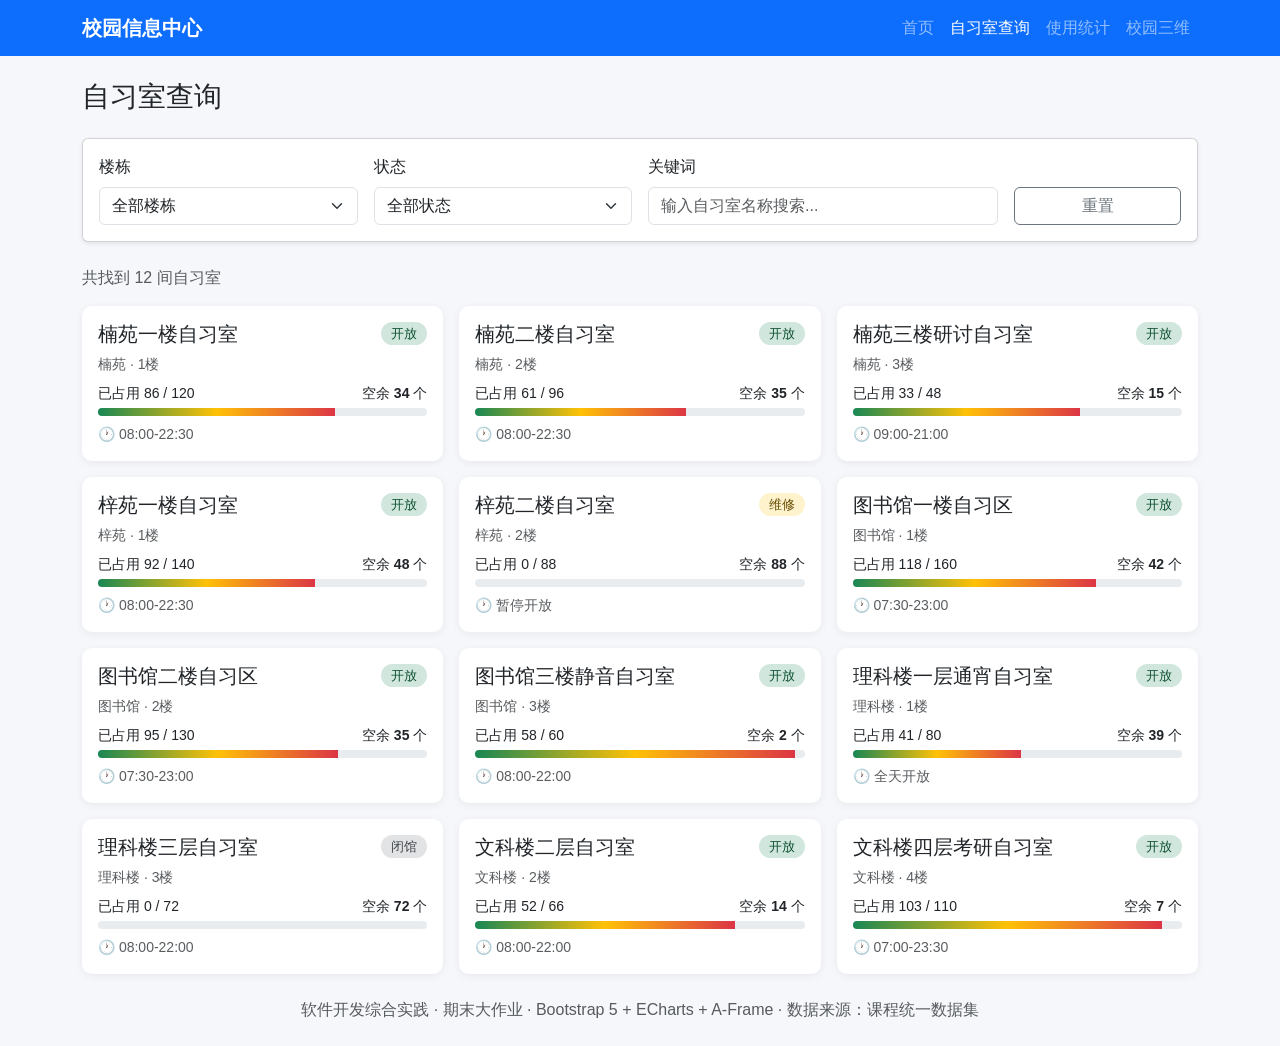
==== rooms.html @ 34a69a3c "基础框架创建" ====
<!DOCTYPE html>
<html lang="zh-CN">
<head>
  <meta charset="UTF-8">
  <meta name="viewport" content="width=device-width, initial-scale=1.0">
  <title>自习室查询 · 校园公共信息与数据展示中心</title>
  <!-- 引入 Bootstrap 与自定义样式 -->
  <link href="libs/bootstrap.min.css" rel="stylesheet">
  <link href="style.css" rel="stylesheet">
</head>
<body>
  <!-- ── 顶部导航栏（与首页保持一致） ── -->
  <nav class="navbar navbar-expand-md navbar-dark bg-primary mb-4 sticky-top">
    <div class="container">
      <a class="navbar-brand" href="index.html">校园信息中心</a>
      <button class="navbar-toggler" type="button" data-bs-toggle="collapse" data-bs-target="#mainNav"
              aria-controls="mainNav" aria-expanded="false" aria-label="切换导航">
        <span class="navbar-toggler-icon"></span>
      </button>
      <div class="collapse navbar-collapse" id="mainNav">
        <ul class="navbar-nav ms-auto">
          <li class="nav-item"><a class="nav-link" href="index.html">首页</a></li>
          <li class="nav-item"><a class="nav-link active" aria-current="page" href="rooms.html">自习室查询</a></li>
          <li class="nav-item"><a class="nav-link" href="index.html#stats">使用统计</a></li>
          <li class="nav-item"><a class="nav-link" href="three-d/campus.html">校园三维</a></li>
        </ul>
      </div>
    </div>
  </nav>

  <main class="container">
    <!-- 页面提示条：加载中 / 加载失败 -->
    <p id="page-alert" class="alert alert-warning" role="alert">数据加载中...</p>

    <h1 class="h3 mb-4">自习室查询</h1>

    <!-- ── 筛选区：按楼栋、状态筛选 + 关键词搜索 ── -->
    <section class="card shadow-sm mb-4">
      <div class="card-body">
        <div class="row g-3 align-items-end">
          <!-- 楼栋筛选 -->
          <div class="col-12 col-md-3">
            <label class="form-label" for="filter-building">楼栋</label>
            <select class="form-select" id="filter-building">
              <option value="">全部楼栋</option>
              <!-- 楼栋选项由 JS 动态生成 -->
            </select>
          </div>
          <!-- 状态筛选 -->
          <div class="col-12 col-md-3">
            <label class="form-label" for="filter-status">状态</label>
            <select class="form-select" id="filter-status">
              <option value="">全部状态</option>
              <option value="开放">开放</option>
              <option value="维修">维修</option>
              <option value="闭馆">闭馆</option>
            </select>
          </div>
          <!-- 关键词搜索 -->
          <div class="col-12 col-md-4">
            <label class="form-label" for="filter-keyword">关键词</label>
            <input type="text" class="form-control" id="filter-keyword" placeholder="输入自习室名称搜索...">
          </div>
          <!-- 重置按钮 -->
          <div class="col-12 col-md-2 d-grid">
            <button class="btn btn-outline-secondary" id="btn-reset" type="button">重置</button>
          </div>
        </div>
      </div>
    </section>

    <!-- 结果统计：显示当前筛选后的数量 -->
    <p class="text-muted" id="result-count"></p>

    <!-- ── 自习室卡片列表 ── -->
    <div class="row g-3" id="room-list">
      <!-- 卡片由 JS 动态渲染 -->
    </div>
  </main>

  <footer class="text-center text-muted py-4">
    软件开发综合实践 · 期末大作业 · Bootstrap 5 + ECharts + A-Frame · 数据来源：课程统一数据集
  </footer>

  <!-- 引入 Bootstrap JS（用于导航栏折叠等交互） -->
  <script src="libs/bootstrap.bundle.min.js"></script>

  <!-- 本页脚本：加载数据、渲染列表、筛选逻辑 -->
  <script>
    (function () {
      'use strict';

      let allRooms = []; // 全部自习室数据缓存

      // 页面就绪后加载数据
      document.addEventListener('DOMContentLoaded', init);

      /**
       * 初始化：加载数据 → 填充楼栋下拉 → 渲染列表 → 绑定筛选事件
       */
      async function init() {
        try {
          const data = await fetch('data.json').then(r => {
            if (!r.ok) throw new Error('HTTP ' + r.status);
            return r.json();
          });
          allRooms = data.rooms || [];
          populateBuildings();    // 填充楼栋下拉选项
          renderRooms();          // 首次渲染全部列表
          bindFilters();          // 绑定筛选事件
          document.getElementById('page-alert').classList.add('d-none');
        } catch (err) {
          console.error(err);
          document.getElementById('page-alert').textContent =
            '数据加载失败，请使用本地静态服务器运行。';
        }
      }

      /**
       * 填充楼栋下拉框：从数据中提取不重复的楼栋名称
       */
      function populateBuildings() {
        const sel = document.getElementById('filter-building');
        const buildings = [...new Set(allRooms.map(r => r.building))]; // 去重
        buildings.forEach(b => {
          const opt = document.createElement('option');
          opt.value = b;
          opt.textContent = b;
          sel.appendChild(opt);
        });
      }

      /**
       * 根据当前筛选条件渲染自习室列表
       */
      function renderRooms() {
        // 读取筛选条件
        const building = document.getElementById('filter-building').value;
        const status = document.getElementById('filter-status').value;
        const keyword = document.getElementById('filter-keyword').value.trim().toLowerCase();

        // 按条件过滤
        const filtered = allRooms.filter(r => {
          if (building && r.building !== building) return false;
          if (status && r.status !== status) return false;
          if (keyword && !r.name.toLowerCase().includes(keyword)) return false;
          return true;
        });

        // 更新结果计数
        document.getElementById('result-count').textContent =
          `共找到 ${filtered.length} 间自习室`;

        // 渲染卡片
        const list = document.getElementById('room-list');
        if (filtered.length === 0) {
          list.innerHTML = '<div class="col-12 text-center text-muted py-5">没有符合条件的自习室</div>';
          return;
        }

        list.innerHTML = filtered.map(r => {
          const free = r.seats - r.occupied;                          // 空余座位
          const rate = r.seats > 0 ? Math.round((r.occupied / r.seats) * 100) : 0; // 占用率
          const statusClass = getStatusClass(r.status);               // 状态对应的徽章样式

          return `
            <div class="col-12 col-md-6 col-lg-4">
              <div class="card room-card h-100">
                <div class="card-body d-flex flex-column">
                  <div class="d-flex justify-content-between align-items-start mb-2">
                    <h5 class="card-title mb-0">${r.name}</h5>
                    <span class="status-badge ${statusClass}">${r.status}</span>
                  </div>
                  <p class="text-muted small mb-2">${r.building} · ${r.floor}楼</p>

                  <!-- 座位信息 -->
                  <div class="mb-2">
                    <div class="d-flex justify-content-between small mb-1">
                      <span>已占用 ${r.occupied} / ${r.seats}</span>
                      <span>空余 <b>${free}</b> 个</span>
                    </div>
                    <div class="seat-bar">
                      <div class="seat-bar-fill" style="width:${rate}%"></div>
                    </div>
                  </div>

                  <!-- 开放时间 -->
                  <p class="text-muted small mt-auto mb-0">🕐 ${r.hours}</p>
                </div>
              </div>
            </div>
          `;
        }).join('');
      }

      /**
       * 根据状态文本返回对应的 CSS 类名
       * @param {string} status - 状态：开放/维修/闭馆
       * @returns {string} CSS 类名
       */
      function getStatusClass(status) {
        switch (status) {
          case '开放': return 'status-open';
          case '维修': return 'status-repair';
          case '闭馆': return 'status-closed';
          default: return 'status-closed';
        }
      }

      /**
       * 绑定筛选控件的事件：变化时重新渲染
       */
      function bindFilters() {
        document.getElementById('filter-building').addEventListener('change', renderRooms);
        document.getElementById('filter-status').addEventListener('change', renderRooms);
        document.getElementById('filter-keyword').addEventListener('input', renderRooms);

        // 重置按钮：清空所有筛选条件
        document.getElementById('btn-reset').addEventListener('click', () => {
          document.getElementById('filter-building').value = '';
          document.getElementById('filter-status').value = '';
          document.getElementById('filter-keyword').value = '';
          renderRooms();
        });
      }
    })();
  </script>
</body>
</html>
---- style.css ----
/* ============================================================
 * style.css —— 校园公共信息与数据展示中心 全局样式表
 * 说明：在 Bootstrap 5 基础上补充的自定义样式，
 *       涵盖概览卡片、状态标签、图表容器、响应式适配等。
 * ============================================================ */

/* ---------- 全局基础样式 ---------- */
body {
  font-family: "Microsoft YaHei", "PingFang SC", Arial, sans-serif; /* 优先使用中文字体，保证中文显示 */
  background-color: #f5f7fa; /* 页面整体浅灰背景，与白色卡片形成层次 */
}

/* ---------- 顶部导航栏 ---------- */
.navbar-brand {
  font-weight: 600; /* 品牌名加粗，突出站点标识 */
}

/* ---------- 概览卡片区域 ---------- */
#summary-cards .card {
  border: none;              /* 去掉默认边框，靠阴影区分层级 */
  border-radius: 10px;       /* 圆角，视觉更柔和 */
  box-shadow: 0 2px 8px rgba(0, 0, 0, 0.06); /* 柔和投影 */
  transition: transform 0.2s ease, box-shadow 0.2s ease; /* 悬浮动画过渡 */
}

#summary-cards .card:hover {
  transform: translateY(-3px); /* 悬浮时轻微上浮 */
  box-shadow: 0 6px 16px rgba(0, 0, 0, 0.1); /* 悬浮时阴影加深 */
}

#summary-cards .card-title {
  font-size: 0.9rem;
  color: #6c757d; /* 标题使用次要灰色 */
}

#summary-cards .card-text {
  font-size: 1.8rem;
  font-weight: 700;
  color: #0d6efd; /* 核心数字用主题蓝，吸引注意力 */
}

/* ---------- 状态徽章（用于自习室状态） ---------- */
.status-badge {
  display: inline-block;
  padding: 2px 10px;
  border-radius: 12px;
  font-size: 0.8rem;
  font-weight: 500;
}

/* 开放状态 —— 绿色 */
.status-open {
  background-color: #d1e7dd;
  color: #0f5132;
}

/* 维修状态 —— 橙色 */
.status-repair {
  background-color: #fff3cd;
  color: #664d03;
}

/* 闭馆状态 —— 灰色 */
.status-closed {
  background-color: #e2e3e5;
  color: #41464b;
}

/* ---------- 图表容器 ---------- */
#usage-chart,
#building-chart {
  width: 100%; /* 让 ECharts 画布撑满卡片宽度 */
}

/* ---------- 运行说明手风琴 ---------- */
.accordion-button:not(.collapsed) {
  background-color: #e7f1ff; /* 展开时标题栏浅蓝背景 */
  color: #0d6efd;
}

/* ---------- 自习室查询页面专属样式 ---------- */
.room-card {
  border: none;
  border-radius: 10px;
  box-shadow: 0 2px 8px rgba(0, 0, 0, 0.06);
  transition: transform 0.2s ease, box-shadow 0.2s ease;
}

.room-card:hover {
  transform: translateY(-2px);
  box-shadow: 0 6px 16px rgba(0, 0, 0, 0.1);
}

/* 座位进度条容器 */
.seat-bar {
  height: 8px;
  background-color: #e9ecef;
  border-radius: 4px;
  overflow: hidden;
}

/* 座位已占用比例条 */
.seat-bar-fill {
  height: 100%;
  background: linear-gradient(90deg, #198754, #ffc107, #dc3545); /* 从绿到红的渐变，占用率越高越偏红 */
  transition: width 0.6s ease;
}

/* ---------- 响应式适配 ---------- */
@media (max-width: 576px) {
  #summary-cards .card-text {
    font-size: 1.4rem; /* 小屏下缩小数字，避免溢出 */
  }
}
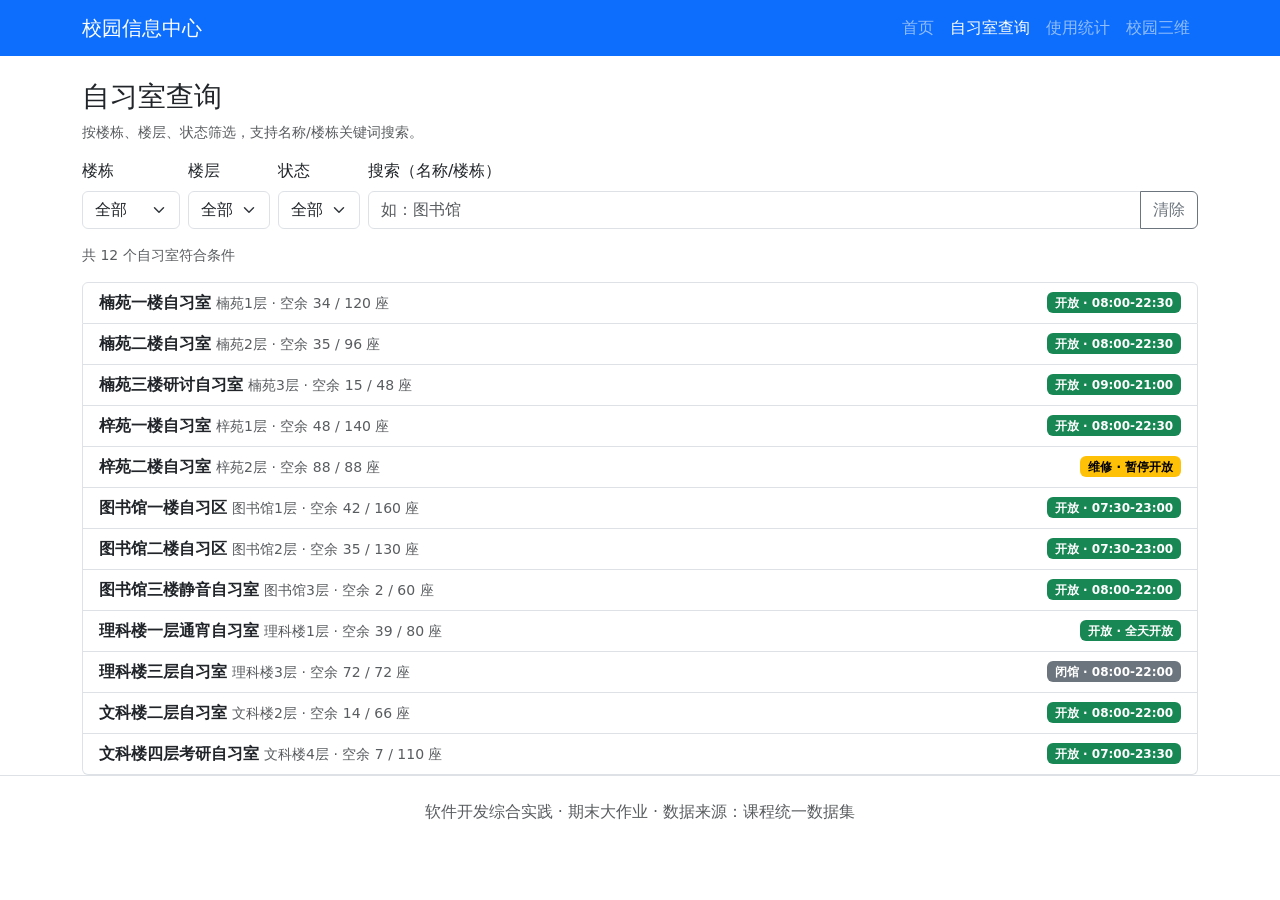
==== commit 7697d3e0: "将主网页内容进行添加" ====
--- a/rooms.html
+++ b/rooms.html
@@ -4,12 +4,10 @@
   <meta charset="UTF-8">
   <meta name="viewport" content="width=device-width, initial-scale=1.0">
   <title>自习室查询 · 校园公共信息与数据展示中心</title>
-  <!-- 引入 Bootstrap 与自定义样式 -->
   <link href="libs/bootstrap.min.css" rel="stylesheet">
   <link href="style.css" rel="stylesheet">
 </head>
 <body>
-  <!-- ── 顶部导航栏（与首页保持一致） ── -->
   <nav class="navbar navbar-expand-md navbar-dark bg-primary mb-4 sticky-top">
     <div class="container">
       <a class="navbar-brand" href="index.html">校园信息中心</a>
@@ -29,201 +27,54 @@
   </nav>
 
   <main class="container">
-    <!-- 页面提示条：加载中 / 加载失败 -->
-    <p id="page-alert" class="alert alert-warning" role="alert">数据加载中...</p>
+    <h1 class="h3">自习室查询</h1>
+    <p class="text-muted small">按楼栋、楼层、状态筛选，支持名称/楼栋关键词搜索。</p>
+    <p id="rooms-alert" class="alert alert-warning" role="alert" style="display:none"></p>
 
-    <h1 class="h3 mb-4">自习室查询</h1>
-
-    <!-- ── 筛选区：按楼栋、状态筛选 + 关键词搜索 ── -->
-    <section class="card shadow-sm mb-4">
-      <div class="card-body">
-        <div class="row g-3 align-items-end">
-          <!-- 楼栋筛选 -->
-          <div class="col-12 col-md-3">
-            <label class="form-label" for="filter-building">楼栋</label>
-            <select class="form-select" id="filter-building">
-              <option value="">全部楼栋</option>
-              <!-- 楼栋选项由 JS 动态生成 -->
-            </select>
-          </div>
-          <!-- 状态筛选 -->
-          <div class="col-12 col-md-3">
-            <label class="form-label" for="filter-status">状态</label>
-            <select class="form-select" id="filter-status">
-              <option value="">全部状态</option>
-              <option value="开放">开放</option>
-              <option value="维修">维修</option>
-              <option value="闭馆">闭馆</option>
-            </select>
-          </div>
-          <!-- 关键词搜索 -->
-          <div class="col-12 col-md-4">
-            <label class="form-label" for="filter-keyword">关键词</label>
-            <input type="text" class="form-control" id="filter-keyword" placeholder="输入自习室名称搜索...">
-          </div>
-          <!-- 重置按钮 -->
-          <div class="col-12 col-md-2 d-grid">
-            <button class="btn btn-outline-secondary" id="btn-reset" type="button">重置</button>
-          </div>
+    <div class="row g-2 mb-3">
+      <div class="col-6 col-md-auto">
+        <label for="building-filter" class="form-label">楼栋</label>
+        <select id="building-filter" class="form-select">
+          <option value="all">全部</option>
+        </select>
+      </div>
+      <div class="col-6 col-md-auto">
+        <label for="floor-filter" class="form-label">楼层</label>
+        <select id="floor-filter" class="form-select">
+          <option value="all">全部</option>
+          <option value="1">1层</option>
+          <option value="2">2层</option>
+          <option value="3">3层</option>
+          <option value="4">4层</option>
+        </select>
+      </div>
+      <div class="col-6 col-md-auto">
+        <label for="status-filter" class="form-label">状态</label>
+        <select id="status-filter" class="form-select">
+          <option value="all">全部</option>
+          <option value="开放">开放</option>
+          <option value="闭馆">闭馆</option>
+          <option value="维修">维修</option>
+        </select>
+      </div>
+      <div class="col-12 col-md">
+        <label for="search-input" class="form-label">搜索（名称/楼栋）</label>
+        <div class="input-group">
+          <input id="search-input" type="text" class="form-control" placeholder="如：图书馆" aria-label="搜索关键词">
+          <button id="clear-search" class="btn btn-outline-secondary" type="button">清除</button>
         </div>
       </div>
-    </section>
+    </div>
 
-    <!-- 结果统计：显示当前筛选后的数量 -->
-    <p class="text-muted" id="result-count"></p>
-
-    <!-- ── 自习室卡片列表 ── -->
-    <div class="row g-3" id="room-list">
-      <!-- 卡片由 JS 动态渲染 -->
-    </div>
+    <p class="text-muted small" id="room-count"></p>
+    <ul id="room-list" class="list-group"></ul>
   </main>
 
   <footer class="text-center text-muted py-4">
-    软件开发综合实践 · 期末大作业 · Bootstrap 5 + ECharts + A-Frame · 数据来源：课程统一数据集
+    软件开发综合实践 · 期末大作业 · 数据来源：课程统一数据集
   </footer>
 
-  <!-- 引入 Bootstrap JS（用于导航栏折叠等交互） -->
   <script src="libs/bootstrap.bundle.min.js"></script>
-
-  <!-- 本页脚本：加载数据、渲染列表、筛选逻辑 -->
-  <script>
-    (function () {
-      'use strict';
-
-      let allRooms = []; // 全部自习室数据缓存
-
-      // 页面就绪后加载数据
-      document.addEventListener('DOMContentLoaded', init);
-
-      /**
-       * 初始化：加载数据 → 填充楼栋下拉 → 渲染列表 → 绑定筛选事件
-       */
-      async function init() {
-        try {
-          const data = await fetch('data.json').then(r => {
-            if (!r.ok) throw new Error('HTTP ' + r.status);
-            return r.json();
-          });
-          allRooms = data.rooms || [];
-          populateBuildings();    // 填充楼栋下拉选项
-          renderRooms();          // 首次渲染全部列表
-          bindFilters();          // 绑定筛选事件
-          document.getElementById('page-alert').classList.add('d-none');
-        } catch (err) {
-          console.error(err);
-          document.getElementById('page-alert').textContent =
-            '数据加载失败，请使用本地静态服务器运行。';
-        }
-      }
-
-      /**
-       * 填充楼栋下拉框：从数据中提取不重复的楼栋名称
-       */
-      function populateBuildings() {
-        const sel = document.getElementById('filter-building');
-        const buildings = [...new Set(allRooms.map(r => r.building))]; // 去重
-        buildings.forEach(b => {
-          const opt = document.createElement('option');
-          opt.value = b;
-          opt.textContent = b;
-          sel.appendChild(opt);
-        });
-      }
-
-      /**
-       * 根据当前筛选条件渲染自习室列表
-       */
-      function renderRooms() {
-        // 读取筛选条件
-        const building = document.getElementById('filter-building').value;
-        const status = document.getElementById('filter-status').value;
-        const keyword = document.getElementById('filter-keyword').value.trim().toLowerCase();
-
-        // 按条件过滤
-        const filtered = allRooms.filter(r => {
-          if (building && r.building !== building) return false;
-          if (status && r.status !== status) return false;
-          if (keyword && !r.name.toLowerCase().includes(keyword)) return false;
-          return true;
-        });
-
-        // 更新结果计数
-        document.getElementById('result-count').textContent =
-          `共找到 ${filtered.length} 间自习室`;
-
-        // 渲染卡片
-        const list = document.getElementById('room-list');
-        if (filtered.length === 0) {
-          list.innerHTML = '<div class="col-12 text-center text-muted py-5">没有符合条件的自习室</div>';
-          return;
-        }
-
-        list.innerHTML = filtered.map(r => {
-          const free = r.seats - r.occupied;                          // 空余座位
-          const rate = r.seats > 0 ? Math.round((r.occupied / r.seats) * 100) : 0; // 占用率
-          const statusClass = getStatusClass(r.status);               // 状态对应的徽章样式
-
-          return `
-            <div class="col-12 col-md-6 col-lg-4">
-              <div class="card room-card h-100">
-                <div class="card-body d-flex flex-column">
-                  <div class="d-flex justify-content-between align-items-start mb-2">
-                    <h5 class="card-title mb-0">${r.name}</h5>
-                    <span class="status-badge ${statusClass}">${r.status}</span>
-                  </div>
-                  <p class="text-muted small mb-2">${r.building} · ${r.floor}楼</p>
-
-                  <!-- 座位信息 -->
-                  <div class="mb-2">
-                    <div class="d-flex justify-content-between small mb-1">
-                      <span>已占用 ${r.occupied} / ${r.seats}</span>
-                      <span>空余 <b>${free}</b> 个</span>
-                    </div>
-                    <div class="seat-bar">
-                      <div class="seat-bar-fill" style="width:${rate}%"></div>
-                    </div>
-                  </div>
-
-                  <!-- 开放时间 -->
-                  <p class="text-muted small mt-auto mb-0">🕐 ${r.hours}</p>
-                </div>
-              </div>
-            </div>
-          `;
-        }).join('');
-      }
-
-      /**
-       * 根据状态文本返回对应的 CSS 类名
-       * @param {string} status - 状态：开放/维修/闭馆
-       * @returns {string} CSS 类名
-       */
-      function getStatusClass(status) {
-        switch (status) {
-          case '开放': return 'status-open';
-          case '维修': return 'status-repair';
-          case '闭馆': return 'status-closed';
-          default: return 'status-closed';
-        }
-      }
-
-      /**
-       * 绑定筛选控件的事件：变化时重新渲染
-       */
-      function bindFilters() {
-        document.getElementById('filter-building').addEventListener('change', renderRooms);
-        document.getElementById('filter-status').addEventListener('change', renderRooms);
-        document.getElementById('filter-keyword').addEventListener('input', renderRooms);
-
-        // 重置按钮：清空所有筛选条件
-        document.getElementById('btn-reset').addEventListener('click', () => {
-          document.getElementById('filter-building').value = '';
-          document.getElementById('filter-status').value = '';
-          document.getElementById('filter-keyword').value = '';
-          renderRooms();
-        });
-      }
-    })();
-  </script>
+  <script src="rooms.js"></script>
 </body>
-</html>
+</html>
--- a/style.css
+++ b/style.css
@@ -1,114 +1,23 @@
-/* ============================================================
- * style.css —— 校园公共信息与数据展示中心 全局样式表
- * 说明：在 Bootstrap 5 基础上补充的自定义样式，
- *       涵盖概览卡片、状态标签、图表容器、响应式适配等。
- * ============================================================ */
+/* 自定义样式放在Bootstrap之后引入，保证可覆盖 */
 
-/* ---------- 全局基础样式 ---------- */
-body {
-  font-family: "Microsoft YaHei", "PingFang SC", Arial, sans-serif; /* 优先使用中文字体，保证中文显示 */
-  background-color: #f5f7fa; /* 页面整体浅灰背景，与白色卡片形成层次 */
+/* 顶部导航为 sticky，锚点跳转时预留偏移，避免标题被遮住 */
+section[id] {
+  scroll-margin-top: 72px;
 }
 
-/* ---------- 顶部导航栏 ---------- */
-.navbar-brand {
-  font-weight: 600; /* 品牌名加粗，突出站点标识 */
+#usage-chart,
+#building-chart {
+  background: #fff;
 }
 
-/* ---------- 概览卡片区域 ---------- */
-#summary-cards .card {
-  border: none;              /* 去掉默认边框，靠阴影区分层级 */
-  border-radius: 10px;       /* 圆角，视觉更柔和 */
-  box-shadow: 0 2px 8px rgba(0, 0, 0, 0.06); /* 柔和投影 */
-  transition: transform 0.2s ease, box-shadow 0.2s ease; /* 悬浮动画过渡 */
+#room-list li {
+  display: flex;
+  justify-content: space-between;
+  align-items: center;
+  flex-wrap: wrap;
+  gap: 4px;
 }
 
-#summary-cards .card:hover {
-  transform: translateY(-3px); /* 悬浮时轻微上浮 */
-  box-shadow: 0 6px 16px rgba(0, 0, 0, 0.1); /* 悬浮时阴影加深 */
-}
-
-#summary-cards .card-title {
-  font-size: 0.9rem;
-  color: #6c757d; /* 标题使用次要灰色 */
-}
-
-#summary-cards .card-text {
-  font-size: 1.8rem;
-  font-weight: 700;
-  color: #0d6efd; /* 核心数字用主题蓝，吸引注意力 */
-}
-
-/* ---------- 状态徽章（用于自习室状态） ---------- */
-.status-badge {
-  display: inline-block;
-  padding: 2px 10px;
-  border-radius: 12px;
-  font-size: 0.8rem;
-  font-weight: 500;
-}
-
-/* 开放状态 —— 绿色 */
-.status-open {
-  background-color: #d1e7dd;
-  color: #0f5132;
-}
-
-/* 维修状态 —— 橙色 */
-.status-repair {
-  background-color: #fff3cd;
-  color: #664d03;
-}
-
-/* 闭馆状态 —— 灰色 */
-.status-closed {
-  background-color: #e2e3e5;
-  color: #41464b;
-}
-
-/* ---------- 图表容器 ---------- */
-#usage-chart,
-#building-chart {
-  width: 100%; /* 让 ECharts 画布撑满卡片宽度 */
-}
-
-/* ---------- 运行说明手风琴 ---------- */
-.accordion-button:not(.collapsed) {
-  background-color: #e7f1ff; /* 展开时标题栏浅蓝背景 */
-  color: #0d6efd;
-}
-
-/* ---------- 自习室查询页面专属样式 ---------- */
-.room-card {
-  border: none;
-  border-radius: 10px;
-  box-shadow: 0 2px 8px rgba(0, 0, 0, 0.06);
-  transition: transform 0.2s ease, box-shadow 0.2s ease;
-}
-
-.room-card:hover {
-  transform: translateY(-2px);
-  box-shadow: 0 6px 16px rgba(0, 0, 0, 0.1);
-}
-
-/* 座位进度条容器 */
-.seat-bar {
-  height: 8px;
-  background-color: #e9ecef;
-  border-radius: 4px;
-  overflow: hidden;
-}
-
-/* 座位已占用比例条 */
-.seat-bar-fill {
-  height: 100%;
-  background: linear-gradient(90deg, #198754, #ffc107, #dc3545); /* 从绿到红的渐变，占用率越高越偏红 */
-  transition: width 0.6s ease;
-}
-
-/* ---------- 响应式适配 ---------- */
-@media (max-width: 576px) {
-  #summary-cards .card-text {
-    font-size: 1.4rem; /* 小屏下缩小数字，避免溢出 */
-  }
-}
+footer {
+  border-top: 1px solid #dee2e6;
+}
